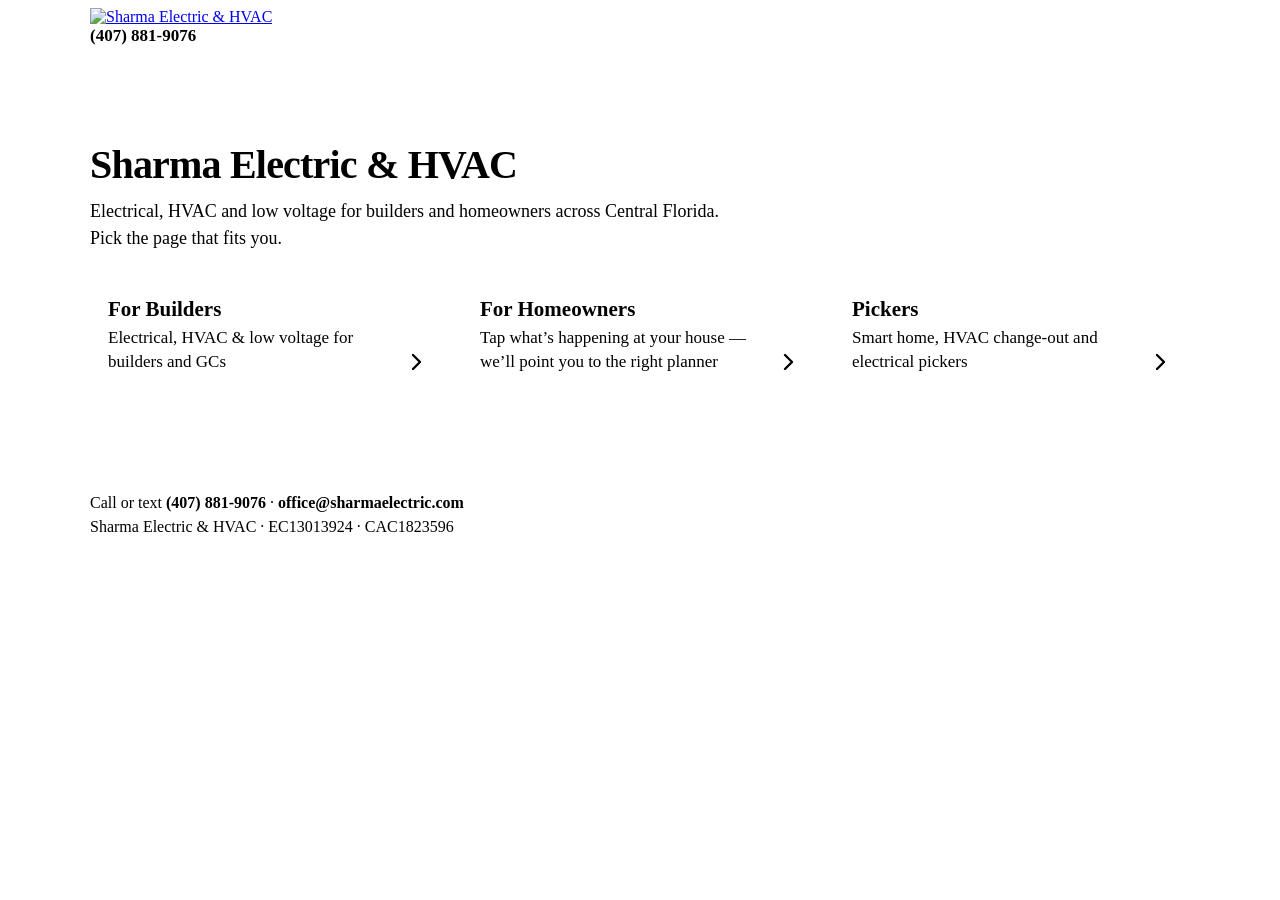
==== index.html @ ddccc392 "Customer app: one app, three links (For Builders / For Homeowners / Pickers) Lean app 7 of 7. Shell " ====
<!doctype html>
<html lang="en" class="sk" data-scheme="light">
<head>
<meta charset="utf-8"/>
<meta name="viewport" content="width=device-width, initial-scale=1, viewport-fit=cover"/>
<meta name="color-scheme" content="light"/>
<meta name="theme-color" content="#264387">
<meta name="description" content="Sharma Electric & HVAC — electrical, HVAC and low voltage in Central Florida. Pages for builders and homeowners, and the smart home, HVAC and electrical pickers."/>
<script>(function(){try{if(localStorage.getItem("sk-scheme")==="dark"){var d=document.documentElement;d.setAttribute("data-scheme","dark");var m=document.querySelector('meta[name="theme-color"]');if(m)m.content=d.getAttribute("data-theme")==="track"?"#1C1C1E":"#1a2f61"}}catch(e){}})()</script>
<title>Sharma Electric &amp; HVAC</title>
<link rel="manifest" href="manifest.webmanifest">
<link rel="apple-touch-icon" href="https://sharma-kit.sharma-crew.workers.dev/assets/apple-touch-icon.png">
<link rel="icon" type="image/png" sizes="32x32" href="https://sharma-kit.sharma-crew.workers.dev/assets/favicon-32.png">
<link rel="stylesheet" href="https://sharma-kit.sharma-crew.workers.dev/sharma-kit.css">
<link rel="stylesheet" href="shell.css">
<link rel="stylesheet" href="macos.css">
<script src="https://sharma-kit.sharma-crew.workers.dev/sharma-kit.js" defer></script>
</head>
<body class="sk">
<header class="sk-header">
  <div class="sk-header__bar">
    <div class="sk-header__lead"><a class="sk-header__logo" href="./"><img src="https://sharma-kit.sharma-crew.workers.dev/assets/logo-white-header.png" alt="Sharma Electric &amp; HVAC" width="103" height="20"></a></div>
    <div class="sk-header__trail"><a class="cx-phone" href="tel:+14078819076">(407) 881-9076</a></div>
  </div>
</header>
<main class="cx-main">
  <h1 class="cx-h1">Sharma Electric &amp; HVAC</h1>
  <p class="cx-intro">Electrical, HVAC and low voltage for builders and homeowners across Central Florida. Pick the page that fits you.</p>
  <nav class="cx-cards" aria-label="Sharma Electric &amp; HVAC">
    <a class="cx-card" href="builders/">
      <span class="cx-card__body">
        <span class="cx-card__title">For Builders</span>
        <span class="cx-card__detail">Electrical, HVAC &amp; low voltage for builders and GCs</span>
      </span>
      <svg class="cx-card__chev" viewBox="0 0 24 24" aria-hidden="true"><path d="M9 5l7 7-7 7" fill="none" stroke="currentColor" stroke-width="2.4" stroke-linecap="round" stroke-linejoin="round"/></svg>
    </a>
    <a class="cx-card" href="homeowners/">
      <span class="cx-card__body">
        <span class="cx-card__title">For Homeowners</span>
        <span class="cx-card__detail">Tap what&rsquo;s happening at your house &mdash; we&rsquo;ll point you to the right planner</span>
      </span>
      <svg class="cx-card__chev" viewBox="0 0 24 24" aria-hidden="true"><path d="M9 5l7 7-7 7" fill="none" stroke="currentColor" stroke-width="2.4" stroke-linecap="round" stroke-linejoin="round"/></svg>
    </a>
    <a class="cx-card" href="pickers/">
      <span class="cx-card__body">
        <span class="cx-card__title">Pickers</span>
        <span class="cx-card__detail">Smart home, HVAC change-out and electrical pickers</span>
      </span>
      <svg class="cx-card__chev" viewBox="0 0 24 24" aria-hidden="true"><path d="M9 5l7 7-7 7" fill="none" stroke="currentColor" stroke-width="2.4" stroke-linecap="round" stroke-linejoin="round"/></svg>
    </a>
  </nav>
  <footer class="sk-footer cx-footer">
    <p>Call or text <a href="tel:+14078819076">(407) 881-9076</a> &middot; <a href="mailto:office@sharmaelectric.com">office@sharmaelectric.com</a></p>
    <p>Sharma Electric &amp; HVAC &middot; EC13013924 &middot; CAC1823596</p>
    <div class="sk-appearance" id="cx-appearance"></div>
  </footer>
</main>
<script>
try{ if("serviceWorker" in navigator){ navigator.serviceWorker.register("sw.js", { scope: "/sharma-customer/" }); } }catch(e){}
window.addEventListener("DOMContentLoaded", function(){ try{ if(window.SK && SK.scheme && SK.scheme.mountToggle){ SK.scheme.mountToggle(document.getElementById("cx-appearance")); } }catch(e){} });
</script>
</body>
</html>
---- shell.css ----
/* Sharma Customer app — shell styles (front door + Pickers section).
   Apple-style fleet language on the sharma-kit: light-always (dark only via
   the kit Appearance switch), navy #264387 / gold #F0A846, 18px minimum
   type, big tap targets, no emoji. Section apps keep their own styles. */
.cx-main{
  padding:calc(var(--sk-header-h,52px) + 28px) 18px 40px;
  max-width:680px;margin:0 auto;
}
.cx-h1{
  font-size:32px;line-height:1.15;font-weight:700;letter-spacing:-.02em;
  margin:0 0 10px;color:var(--sk-text);
}
.cx-intro{font-size:18px;line-height:1.5;color:var(--sk-text-2);margin:0 0 26px}
.cx-phone{
  font-size:17px;font-weight:700;color:var(--sk-brand);text-decoration:none;white-space:nowrap;
}
.cx-back{
  display:inline-flex;align-items:center;gap:2px;font-size:17px;font-weight:600;
  color:var(--sk-brand);text-decoration:none;min-height:44px;
}
.cx-back svg{width:20px;height:20px}
.cx-cards{display:flex;flex-direction:column;gap:14px}
.cx-card{
  display:flex;align-items:center;gap:14px;
  min-height:88px;padding:18px;
  background:var(--sk-surface,#fff);
  border:1px solid var(--sk-line);border-radius:16px;
  text-decoration:none;color:var(--sk-text);
  -webkit-tap-highlight-color:transparent;
}
.cx-card:active{background:var(--sk-fill-2)}
.cx-card__body{flex:1 1 auto;min-width:0}
.cx-card__title{display:block;font-size:21px;font-weight:700;line-height:1.25;color:var(--sk-text)}
.cx-card__detail{display:block;font-size:17px;line-height:1.4;color:var(--sk-text-2);margin-top:4px}
.cx-card__chev{flex:0 0 auto;width:24px;height:24px;color:var(--sk-gold)}
.cx-footer{font-size:16px}
.cx-footer a{color:var(--sk-brand);font-weight:600;text-decoration:none}
.cx-footer p{margin:6px 0}
---- macos.css ----
/* Sharma Customer app — macOS wide-screen look (Sanjay's fleet language).
   Presentation only, viewport >= 960px: the content widens to ~1100px and
   the three entry links sit side by side like Finder tiles. Below 960px
   nothing in this file applies — the phone look is unchanged. Colours come
   from kit variables only, so the Appearance switch keeps working. */
@media (min-width:960px){
  .sk-header__bar{max-width:1100px;margin:0 auto}
  .cx-main{max-width:1100px;padding-top:calc(var(--sk-header-h,52px) + 44px)}
  .cx-h1{font-size:40px}
  .cx-intro{max-width:640px}
  .cx-cards{flex-direction:row;gap:16px}
  .cx-card{flex:1 1 0;min-height:132px;align-items:flex-start}
  .cx-card__chev{align-self:center}
  .cx-footer{margin-top:48px}
  ::selection{background:rgba(38,67,135,.16)}
}
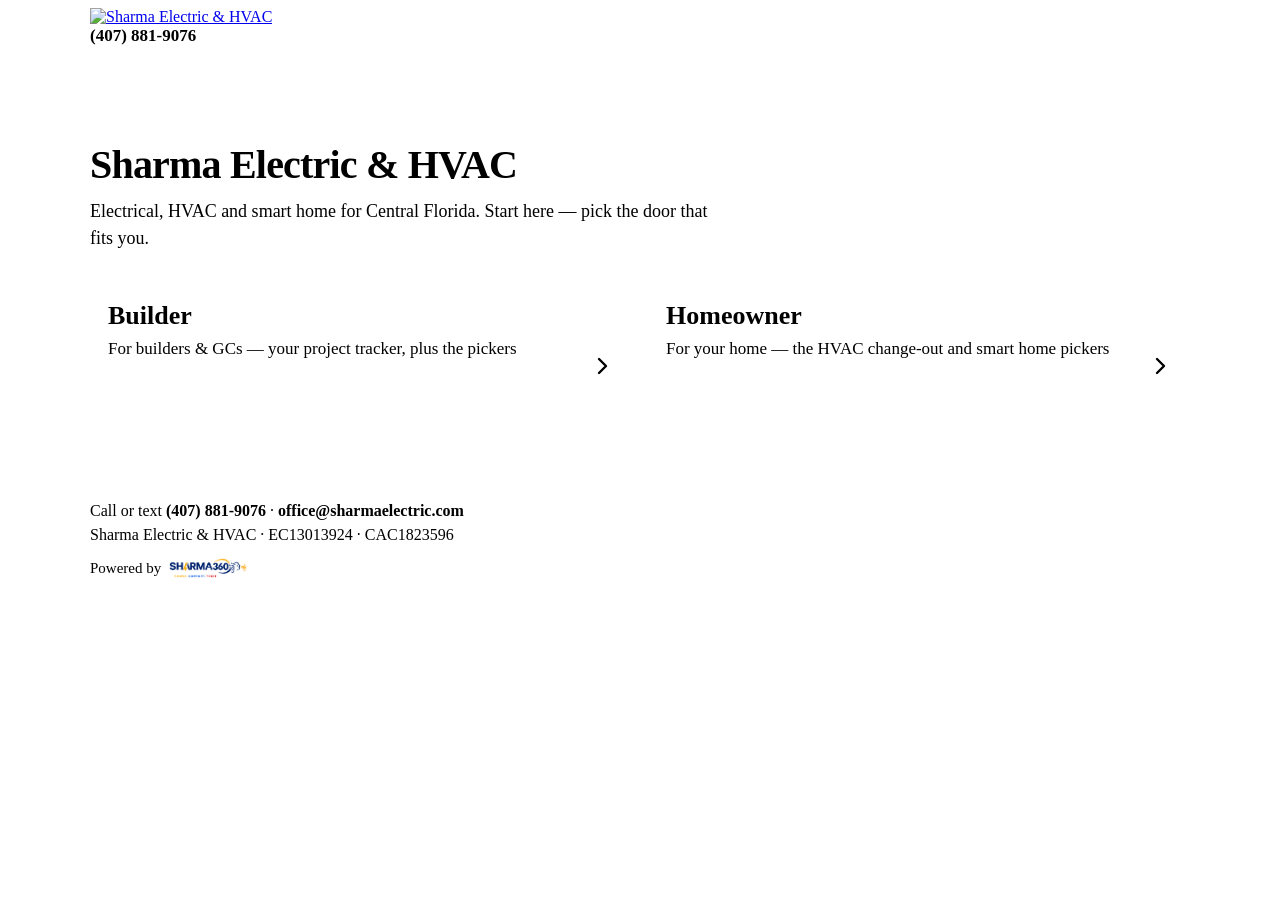
==== commit 7471b3e3: "Front door reshaped to Sanjay's customer-SHARMA360 spec: first screen is TWO big selections — Builde" ====
--- a/index.html
+++ b/index.html
@@ -24,40 +24,53 @@
   </div>
 </header>
 <main class="cx-main">
-  <h1 class="cx-h1">Sharma Electric &amp; HVAC</h1>
-  <p class="cx-intro">Electrical, HVAC and low voltage for builders and homeowners across Central Florida. Pick the page that fits you.</p>
-  <nav class="cx-cards" aria-label="Sharma Electric &amp; HVAC">
-    <a class="cx-card" href="builders/">
-      <span class="cx-card__body">
-        <span class="cx-card__title">For Builders</span>
-        <span class="cx-card__detail">Electrical, HVAC &amp; low voltage for builders and GCs</span>
-      </span>
-      <svg class="cx-card__chev" viewBox="0 0 24 24" aria-hidden="true"><path d="M9 5l7 7-7 7" fill="none" stroke="currentColor" stroke-width="2.4" stroke-linecap="round" stroke-linejoin="round"/></svg>
-    </a>
-    <a class="cx-card" href="homeowners/">
-      <span class="cx-card__body">
-        <span class="cx-card__title">For Homeowners</span>
-        <span class="cx-card__detail">Tap what&rsquo;s happening at your house &mdash; we&rsquo;ll point you to the right planner</span>
-      </span>
-      <svg class="cx-card__chev" viewBox="0 0 24 24" aria-hidden="true"><path d="M9 5l7 7-7 7" fill="none" stroke="currentColor" stroke-width="2.4" stroke-linecap="round" stroke-linejoin="round"/></svg>
-    </a>
-    <a class="cx-card" href="pickers/">
-      <span class="cx-card__body">
-        <span class="cx-card__title">Pickers</span>
-        <span class="cx-card__detail">Smart home, HVAC change-out and electrical pickers</span>
-      </span>
-      <svg class="cx-card__chev" viewBox="0 0 24 24" aria-hidden="true"><path d="M9 5l7 7-7 7" fill="none" stroke="currentColor" stroke-width="2.4" stroke-linecap="round" stroke-linejoin="round"/></svg>
-    </a>
-  </nav>
+  <section id="view-home">
+    <h1 class="cx-h1">Sharma Electric &amp; HVAC</h1>
+    <p class="cx-intro">Electrical, HVAC and smart home for Central Florida. Start here &mdash; pick the door that fits you.</p>
+    <nav class="cx-cards" aria-label="Choose builder or homeowner">
+      <a class="cx-card cx-card--big" href="#/builder"><span class="cx-card__body"><span class="cx-card__title">Builder</span><span class="cx-card__detail">For builders &amp; GCs &mdash; your project tracker, plus the pickers</span></span><svg class="cx-card__chev" viewBox="0 0 24 24" aria-hidden="true"><path d="M9 5l7 7-7 7" fill="none" stroke="currentColor" stroke-width="2.4" stroke-linecap="round" stroke-linejoin="round"/></svg></a>
+      <a class="cx-card cx-card--big" href="#/homeowner"><span class="cx-card__body"><span class="cx-card__title">Homeowner</span><span class="cx-card__detail">For your home &mdash; the HVAC change-out and smart home pickers</span></span><svg class="cx-card__chev" viewBox="0 0 24 24" aria-hidden="true"><path d="M9 5l7 7-7 7" fill="none" stroke="currentColor" stroke-width="2.4" stroke-linecap="round" stroke-linejoin="round"/></svg></a>
+    </nav>
+  </section>
+  <section id="view-homeowner" hidden>
+    <a class="cx-back" href="#/"><svg viewBox="0 0 24 24" aria-hidden="true"><path d="M15 5l-7 7 7 7" fill="none" stroke="currentColor" stroke-width="2.4" stroke-linecap="round" stroke-linejoin="round"/></svg>All options</a>
+    <h1 class="cx-h1">Homeowners</h1>
+    <p class="cx-intro">Plan it yourself, at your pace &mdash; your picks go straight to our office.</p>
+    <nav class="cx-cards" aria-label="Homeowner pickers">
+      <a class="cx-card" href="https://sharmaelechvac.github.io/sharma-hvac-picker/"><span class="cx-card__body"><span class="cx-card__title">HVAC Picker</span><span class="cx-card__detail">Plan your HVAC change-out &mdash; options for your home, sent to our office</span></span><svg class="cx-card__chev" viewBox="0 0 24 24" aria-hidden="true"><path d="M9 5l7 7-7 7" fill="none" stroke="currentColor" stroke-width="2.4" stroke-linecap="round" stroke-linejoin="round"/></svg></a>
+      <a class="cx-card" href="pickers/smart-home-picker/"><span class="cx-card__body"><span class="cx-card__title">Smart Home Picker</span><span class="cx-card__detail">Build your smart home &mdash; lighting, shades, sound and more, room by room</span></span><svg class="cx-card__chev" viewBox="0 0 24 24" aria-hidden="true"><path d="M9 5l7 7-7 7" fill="none" stroke="currentColor" stroke-width="2.4" stroke-linecap="round" stroke-linejoin="round"/></svg></a>
+    </nav>
+  </section>
+  <section id="view-builder" hidden>
+    <a class="cx-back" href="#/"><svg viewBox="0 0 24 24" aria-hidden="true"><path d="M15 5l-7 7 7 7" fill="none" stroke="currentColor" stroke-width="2.4" stroke-linecap="round" stroke-linejoin="round"/></svg>All options</a>
+    <h1 class="cx-h1">Builders</h1>
+    <p class="cx-intro">Your projects with Sharma &mdash; your tracker first, then the pickers.</p>
+    <nav class="cx-cards" aria-label="Builder links">
+      <a class="cx-card" href="https://sharmaelechvac.github.io/sharmatrack"><span class="cx-card__body"><span class="cx-card__title">SHARMATRACK</span><span class="cx-card__detail">Your project tracker &mdash; photos, schedule and inspections for your homes</span></span><svg class="cx-card__chev" viewBox="0 0 24 24" aria-hidden="true"><path d="M9 5l7 7-7 7" fill="none" stroke="currentColor" stroke-width="2.4" stroke-linecap="round" stroke-linejoin="round"/></svg></a>
+      <a class="cx-card" href="https://sharmaelechvac.github.io/sharma-hvac-picker/"><span class="cx-card__body"><span class="cx-card__title">HVAC Picker</span><span class="cx-card__detail">HVAC change-out options for your projects</span></span><svg class="cx-card__chev" viewBox="0 0 24 24" aria-hidden="true"><path d="M9 5l7 7-7 7" fill="none" stroke="currentColor" stroke-width="2.4" stroke-linecap="round" stroke-linejoin="round"/></svg></a>
+      <a class="cx-card" href="pickers/smart-home-picker/"><span class="cx-card__body"><span class="cx-card__title">Smart Home Picker</span><span class="cx-card__detail">Smart home options to offer your buyers</span></span><svg class="cx-card__chev" viewBox="0 0 24 24" aria-hidden="true"><path d="M9 5l7 7-7 7" fill="none" stroke="currentColor" stroke-width="2.4" stroke-linecap="round" stroke-linejoin="round"/></svg></a>
+    </nav>
+  </section>
   <footer class="sk-footer cx-footer">
     <p>Call or text <a href="tel:+14078819076">(407) 881-9076</a> &middot; <a href="mailto:office@sharmaelectric.com">office@sharmaelectric.com</a></p>
     <p>Sharma Electric &amp; HVAC &middot; EC13013924 &middot; CAC1823596</p>
+    <div class="cx-powered"><span>Powered by</span><img src="assets/sharma360-logo-clear.png" alt="SHARMA360"></div>
     <div class="sk-appearance" id="cx-appearance"></div>
   </footer>
 </main>
 <script>
 try{ if("serviceWorker" in navigator){ navigator.serviceWorker.register("sw.js", { scope: "/sharma-customer/" }); } }catch(e){}
 window.addEventListener("DOMContentLoaded", function(){ try{ if(window.SK && SK.scheme && SK.scheme.mountToggle){ SK.scheme.mountToggle(document.getElementById("cx-appearance")); } }catch(e){} });
+(function(){
+  var views = { "": "view-home", "/": "view-home", "/builder": "view-builder", "/homeowner": "view-homeowner" };
+  function show(){
+    var id = views[location.hash.replace(/^#/, "")] || "view-home";
+    ["view-home", "view-builder", "view-homeowner"].forEach(function(v){ document.getElementById(v).hidden = (v !== id); });
+    window.scrollTo(0, 0);
+  }
+  window.addEventListener("hashchange", show);
+  show();
+})();
 </script>
 </body>
 </html>
--- a/shell.css
+++ b/shell.css
@@ -36,3 +36,8 @@
 .cx-footer{font-size:16px}
 .cx-footer a{color:var(--sk-brand);font-weight:600;text-decoration:none}
 .cx-footer p{margin:6px 0}
+.cx-card--big{min-height:116px;padding:22px 18px}
+.cx-card--big .cx-card__title{font-size:26px}
+.cx-powered{display:flex;align-items:center;gap:8px;margin-top:14px;color:var(--sk-text-2);font-size:15px}
+.cx-powered img{height:20px;width:auto;display:block}
+section[hidden]{display:none}
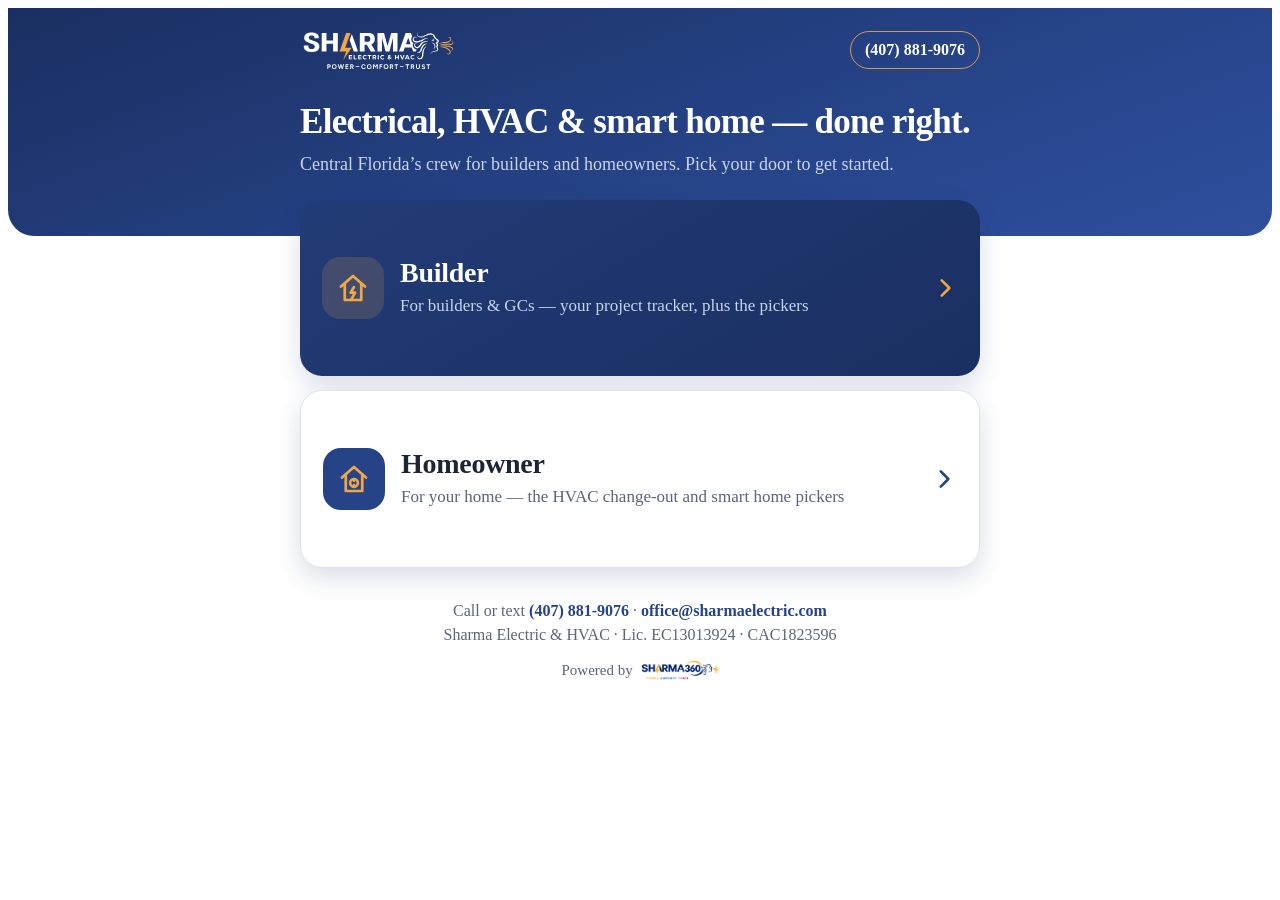
==== commit c36d78cd: "Front door REDESIGN (Sanjay, on seeing v1: 'Refine' / 'This is dinosaur') — new structure, not a rec" ====
--- a/index.html
+++ b/index.html
@@ -5,7 +5,7 @@
 <meta name="viewport" content="width=device-width, initial-scale=1, viewport-fit=cover"/>
 <meta name="color-scheme" content="light"/>
 <meta name="theme-color" content="#264387">
-<meta name="description" content="Sharma Electric & HVAC — electrical, HVAC and low voltage in Central Florida. Pages for builders and homeowners, and the smart home, HVAC and electrical pickers."/>
+<meta name="description" content="Sharma Electric &amp; HVAC — one door for builders and homeowners: project trackers, the HVAC change-out picker and the smart home picker.">
 <script>(function(){try{if(localStorage.getItem("sk-scheme")==="dark"){var d=document.documentElement;d.setAttribute("data-scheme","dark");var m=document.querySelector('meta[name="theme-color"]');if(m)m.content=d.getAttribute("data-theme")==="track"?"#1C1C1E":"#1a2f61"}}catch(e){}})()</script>
 <title>Sharma Electric &amp; HVAC</title>
 <link rel="manifest" href="manifest.webmanifest">
@@ -15,46 +15,124 @@
 <link rel="stylesheet" href="shell.css">
 <link rel="stylesheet" href="macos.css">
 <script src="https://sharma-kit.sharma-crew.workers.dev/sharma-kit.js" defer></script>
+<style>
+.cx2-hero{background:linear-gradient(160deg,#1a2f61 0%,#264387 58%,#2f4f9e 100%);color:#fff;padding:20px 20px 58px;border-radius:0 0 26px 26px}
+.cx2-herotop{display:flex;align-items:center;justify-content:space-between;gap:14px;max-width:680px;margin:0 auto}
+.cx2-logo{height:44px;width:auto;display:block}
+.cx2-call{flex:0 0 auto;font-size:16px;font-weight:700;color:#fff;text-decoration:none;border:1.5px solid rgba(240,168,70,.85);padding:9px 14px;border-radius:999px;white-space:nowrap}
+.cx2-call:active{background:rgba(240,168,70,.18)}
+.cx2-herotext{max-width:680px;margin:30px auto 0}
+.cx2-h1{font-size:35px;line-height:1.12;font-weight:800;letter-spacing:-.02em;margin:0 0 10px;color:#fff}
+.cx2-sub{font-size:18px;line-height:1.5;color:#c9d5f2;margin:0}
+.cx2-hero--slim{padding-bottom:22px}
+.cx2-hero--slim .cx2-herotext{display:none}
+.cx2-main{max-width:680px;margin:0 auto;padding:0 18px 40px}
+.cx2-tiles{display:flex;flex-direction:column;gap:14px;margin-top:-36px}
+.cx2-tile{display:flex;align-items:center;gap:16px;min-height:132px;padding:22px;border-radius:22px;text-decoration:none;-webkit-tap-highlight-color:transparent;box-shadow:0 10px 26px rgba(26,47,97,.16)}
+.cx2-tile__icon{flex:0 0 auto;width:62px;height:62px;border-radius:18px;display:flex;align-items:center;justify-content:center}
+.cx2-tile__icon svg{width:36px;height:36px}
+.cx2-tile__body{flex:1 1 auto;min-width:0}
+.cx2-tile__title{display:block;font-size:28px;font-weight:800;line-height:1.15;letter-spacing:-.01em}
+.cx2-tile__detail{display:block;font-size:17px;line-height:1.45;margin-top:5px}
+.cx2-tile__chev{flex:0 0 auto;width:26px;height:26px}
+.cx2-tile--builder{background:linear-gradient(150deg,#223c77,#1a2f61);color:#fff}
+.cx2-tile--builder .cx2-tile__icon{background:rgba(240,168,70,.16);color:#F0A846}
+.cx2-tile--builder .cx2-tile__detail{color:#c9d5f2}
+.cx2-tile--builder .cx2-tile__chev{color:#F0A846}
+.cx2-tile--homeowner{background:#fff;color:#1d2433;border:1px solid #dfe4ee}
+.cx2-tile--homeowner .cx2-tile__icon{background:#264387;color:#F0A846}
+.cx2-tile--homeowner .cx2-tile__detail{color:#5b6478}
+.cx2-tile--homeowner .cx2-tile__chev{color:#264387}
+.cx2-tile:active{transform:scale(.99)}
+.cx2-back{display:inline-flex;align-items:center;gap:2px;font-size:17px;font-weight:600;color:#264387;text-decoration:none;min-height:44px;margin-top:14px}
+.cx2-back svg{width:20px;height:20px}
+.cx2-h2{font-size:30px;font-weight:800;letter-spacing:-.02em;margin:6px 0 8px;color:#1d2433}
+.cx2-intro{font-size:18px;line-height:1.5;color:#5b6478;margin:0 0 22px}
+.cx2-rows{display:flex;flex-direction:column;gap:12px}
+.cx2-row{display:flex;align-items:center;gap:14px;min-height:92px;padding:16px 18px;background:#fff;border:1px solid #dfe4ee;border-radius:18px;text-decoration:none;color:#1d2433;box-shadow:0 4px 14px rgba(26,47,97,.06);-webkit-tap-highlight-color:transparent}
+.cx2-row:active{background:#f4f6fb}
+.cx2-row__icon{flex:0 0 auto;width:50px;height:50px;border-radius:14px;background:#264387;color:#F0A846;display:flex;align-items:center;justify-content:center}
+.cx2-row__icon svg{width:29px;height:29px}
+.cx2-row__body{flex:1 1 auto;min-width:0}
+.cx2-row__title{display:block;font-size:21px;font-weight:700;line-height:1.25}
+.cx2-row__detail{display:block;font-size:16.5px;line-height:1.4;color:#5b6478;margin-top:3px}
+.cx2-row__chev{flex:0 0 auto;width:24px;height:24px;color:#264387}
+.cx2-footer{margin-top:34px;text-align:center;font-size:16px;color:#5b6478}
+.cx2-footer a{color:#264387;font-weight:600;text-decoration:none}
+.cx2-footer p{margin:6px 0}
+.cx2-powered{display:flex;align-items:center;justify-content:center;gap:8px;margin-top:16px;font-size:15px;color:#5b6478}
+section[hidden]{display:none}
+</style>
 </head>
 <body class="sk">
-<header class="sk-header">
-  <div class="sk-header__bar">
-    <div class="sk-header__lead"><a class="sk-header__logo" href="./"><img src="https://sharma-kit.sharma-crew.workers.dev/assets/logo-white-header.png" alt="Sharma Electric &amp; HVAC" width="103" height="20"></a></div>
-    <div class="sk-header__trail"><a class="cx-phone" href="tel:+14078819076">(407) 881-9076</a></div>
+<div class="cx2-hero" id="cx2Hero">
+  <div class="cx2-herotop">
+    <img class="cx2-logo" src="assets/logo-white.svg" alt="Sharma Electric &amp; HVAC">
+    <a class="cx2-call" href="tel:+14078819076">(407) 881-9076</a>
   </div>
-</header>
-<main class="cx-main">
+  <div class="cx2-herotext" id="cx2HeroText">
+    <h1 class="cx2-h1">Electrical, HVAC &amp; smart home &mdash; done right.</h1>
+    <p class="cx2-sub">Central Florida&rsquo;s crew for builders and homeowners. Pick your door to get started.</p>
+  </div>
+</div>
+<main class="cx2-main">
   <section id="view-home">
-    <h1 class="cx-h1">Sharma Electric &amp; HVAC</h1>
-    <p class="cx-intro">Electrical, HVAC and smart home for Central Florida. Start here &mdash; pick the door that fits you.</p>
-    <nav class="cx-cards" aria-label="Choose builder or homeowner">
-      <a class="cx-card cx-card--big" href="#/builder"><span class="cx-card__body"><span class="cx-card__title">Builder</span><span class="cx-card__detail">For builders &amp; GCs &mdash; your project tracker, plus the pickers</span></span><svg class="cx-card__chev" viewBox="0 0 24 24" aria-hidden="true"><path d="M9 5l7 7-7 7" fill="none" stroke="currentColor" stroke-width="2.4" stroke-linecap="round" stroke-linejoin="round"/></svg></a>
-      <a class="cx-card cx-card--big" href="#/homeowner"><span class="cx-card__body"><span class="cx-card__title">Homeowner</span><span class="cx-card__detail">For your home &mdash; the HVAC change-out and smart home pickers</span></span><svg class="cx-card__chev" viewBox="0 0 24 24" aria-hidden="true"><path d="M9 5l7 7-7 7" fill="none" stroke="currentColor" stroke-width="2.4" stroke-linecap="round" stroke-linejoin="round"/></svg></a>
+    <nav class="cx2-tiles" aria-label="Choose builder or homeowner">
+      <a class="cx2-tile cx2-tile--builder" href="#/builder">
+        <span class="cx2-tile__icon"><svg viewBox="0 0 24 24" fill="none" stroke="currentColor" stroke-width="1.8" stroke-linecap="round" stroke-linejoin="round"><path d="M4 11l8-7 8 7"/><path d="M6.5 9.3V20h11V9.3"/><path d="M12.6 11.5l-2.2 3.6h3l-2.2 3.9"/></svg></span>
+        <span class="cx2-tile__body"><span class="cx2-tile__title">Builder</span><span class="cx2-tile__detail">For builders &amp; GCs &mdash; your project tracker, plus the pickers</span></span>
+        <svg class="cx2-tile__chev" viewBox="0 0 24 24" aria-hidden="true"><path d="M9 5l7 7-7 7" fill="none" stroke="currentColor" stroke-width="2.4" stroke-linecap="round" stroke-linejoin="round"/></svg>
+      </a>
+      <a class="cx2-tile cx2-tile--homeowner" href="#/homeowner">
+        <span class="cx2-tile__icon"><svg viewBox="0 0 24 24" fill="none" stroke="currentColor" stroke-width="1.8" stroke-linecap="round" stroke-linejoin="round"><path d="M4 11l8-7 8 7"/><path d="M6.5 9.3V20h11V9.3"/><circle cx="12" cy="14.6" r="2.6"/><path d="M12 12v1.2M12 16v1.2"/></svg></span>
+        <span class="cx2-tile__body"><span class="cx2-tile__title">Homeowner</span><span class="cx2-tile__detail">For your home &mdash; the HVAC change-out and smart home pickers</span></span>
+        <svg class="cx2-tile__chev" viewBox="0 0 24 24" aria-hidden="true"><path d="M9 5l7 7-7 7" fill="none" stroke="currentColor" stroke-width="2.4" stroke-linecap="round" stroke-linejoin="round"/></svg>
+      </a>
     </nav>
   </section>
   <section id="view-homeowner" hidden>
-    <a class="cx-back" href="#/"><svg viewBox="0 0 24 24" aria-hidden="true"><path d="M15 5l-7 7 7 7" fill="none" stroke="currentColor" stroke-width="2.4" stroke-linecap="round" stroke-linejoin="round"/></svg>All options</a>
-    <h1 class="cx-h1">Homeowners</h1>
-    <p class="cx-intro">Plan it yourself, at your pace &mdash; your picks go straight to our office.</p>
-    <nav class="cx-cards" aria-label="Homeowner pickers">
-      <a class="cx-card" href="https://sharmaelechvac.github.io/sharma-hvac-picker/"><span class="cx-card__body"><span class="cx-card__title">HVAC Picker</span><span class="cx-card__detail">Plan your HVAC change-out &mdash; options for your home, sent to our office</span></span><svg class="cx-card__chev" viewBox="0 0 24 24" aria-hidden="true"><path d="M9 5l7 7-7 7" fill="none" stroke="currentColor" stroke-width="2.4" stroke-linecap="round" stroke-linejoin="round"/></svg></a>
-      <a class="cx-card" href="pickers/smart-home-picker/"><span class="cx-card__body"><span class="cx-card__title">Smart Home Picker</span><span class="cx-card__detail">Build your smart home &mdash; lighting, shades, sound and more, room by room</span></span><svg class="cx-card__chev" viewBox="0 0 24 24" aria-hidden="true"><path d="M9 5l7 7-7 7" fill="none" stroke="currentColor" stroke-width="2.4" stroke-linecap="round" stroke-linejoin="round"/></svg></a>
+    <a class="cx2-back" href="#/"><svg viewBox="0 0 24 24" aria-hidden="true"><path d="M15 5l-7 7 7 7" fill="none" stroke="currentColor" stroke-width="2.4" stroke-linecap="round" stroke-linejoin="round"/></svg>All options</a>
+    <h2 class="cx2-h2">Homeowners</h2>
+    <p class="cx2-intro">Plan it yourself, at your pace &mdash; your picks go straight to our office.</p>
+    <nav class="cx2-rows" aria-label="Homeowner pickers">
+      <a class="cx2-row" href="https://sharmaelechvac.github.io/sharma-hvac-picker/">
+        <span class="cx2-row__icon"><svg viewBox="0 0 24 24" fill="none" stroke="currentColor" stroke-width="1.8" stroke-linecap="round"><circle cx="12" cy="12" r="1.8"/><path d="M12 10.2c.2-2.4 1.2-4 3-4.4.5 1.8-.6 3.6-3 4.4zM13.6 13c2.4-.3 4.2.3 5 1.9-1.6 1-3.8.4-5-1.9zM10.4 13c-2.4-.3-4.2.3-5 1.9 1.6 1 3.8.4 5-1.9z"/></svg></span>
+        <span class="cx2-row__body"><span class="cx2-row__title">HVAC Picker</span><span class="cx2-row__detail">Plan your HVAC change-out &mdash; options for your home, sent to our office</span></span>
+        <svg class="cx2-row__chev" viewBox="0 0 24 24" aria-hidden="true"><path d="M9 5l7 7-7 7" fill="none" stroke="currentColor" stroke-width="2.4" stroke-linecap="round" stroke-linejoin="round"/></svg>
+      </a>
+      <a class="cx2-row" href="pickers/smart-home-picker/">
+        <span class="cx2-row__icon"><svg viewBox="0 0 24 24" fill="none" stroke="currentColor" stroke-width="1.8" stroke-linecap="round" stroke-linejoin="round"><path d="M4 11l8-7 8 7"/><path d="M6.5 9.3V20h11V9.3"/><path d="M9.2 13.4a4.2 4.2 0 0 1 5.6 0M10.6 15.8a2.2 2.2 0 0 1 2.8 0"/><circle cx="12" cy="18" r=".6" fill="currentColor"/></svg></span>
+        <span class="cx2-row__body"><span class="cx2-row__title">Smart Home Picker</span><span class="cx2-row__detail">Build your smart home &mdash; lighting, shades, sound and more, room by room</span></span>
+        <svg class="cx2-row__chev" viewBox="0 0 24 24" aria-hidden="true"><path d="M9 5l7 7-7 7" fill="none" stroke="currentColor" stroke-width="2.4" stroke-linecap="round" stroke-linejoin="round"/></svg>
+      </a>
     </nav>
   </section>
   <section id="view-builder" hidden>
-    <a class="cx-back" href="#/"><svg viewBox="0 0 24 24" aria-hidden="true"><path d="M15 5l-7 7 7 7" fill="none" stroke="currentColor" stroke-width="2.4" stroke-linecap="round" stroke-linejoin="round"/></svg>All options</a>
-    <h1 class="cx-h1">Builders</h1>
-    <p class="cx-intro">Your projects with Sharma &mdash; your tracker first, then the pickers.</p>
-    <nav class="cx-cards" aria-label="Builder links">
-      <a class="cx-card" href="https://sharmaelechvac.github.io/sharmatrack"><span class="cx-card__body"><span class="cx-card__title">SHARMATRACK</span><span class="cx-card__detail">Your project tracker &mdash; photos, schedule and inspections for your homes</span></span><svg class="cx-card__chev" viewBox="0 0 24 24" aria-hidden="true"><path d="M9 5l7 7-7 7" fill="none" stroke="currentColor" stroke-width="2.4" stroke-linecap="round" stroke-linejoin="round"/></svg></a>
-      <a class="cx-card" href="https://sharmaelechvac.github.io/sharma-hvac-picker/"><span class="cx-card__body"><span class="cx-card__title">HVAC Picker</span><span class="cx-card__detail">HVAC change-out options for your projects</span></span><svg class="cx-card__chev" viewBox="0 0 24 24" aria-hidden="true"><path d="M9 5l7 7-7 7" fill="none" stroke="currentColor" stroke-width="2.4" stroke-linecap="round" stroke-linejoin="round"/></svg></a>
-      <a class="cx-card" href="pickers/smart-home-picker/"><span class="cx-card__body"><span class="cx-card__title">Smart Home Picker</span><span class="cx-card__detail">Smart home options to offer your buyers</span></span><svg class="cx-card__chev" viewBox="0 0 24 24" aria-hidden="true"><path d="M9 5l7 7-7 7" fill="none" stroke="currentColor" stroke-width="2.4" stroke-linecap="round" stroke-linejoin="round"/></svg></a>
+    <a class="cx2-back" href="#/"><svg viewBox="0 0 24 24" aria-hidden="true"><path d="M15 5l-7 7 7 7" fill="none" stroke="currentColor" stroke-width="2.4" stroke-linecap="round" stroke-linejoin="round"/></svg>All options</a>
+    <h2 class="cx2-h2">Builders</h2>
+    <p class="cx2-intro">Your projects with Sharma &mdash; your tracker first, then the pickers.</p>
+    <nav class="cx2-rows" aria-label="Builder links">
+      <a class="cx2-row" href="https://sharmaelechvac.github.io/sharmatrack">
+        <span class="cx2-row__icon"><svg viewBox="0 0 24 24" fill="none" stroke="currentColor" stroke-width="1.8" stroke-linecap="round" stroke-linejoin="round"><rect x="5" y="4.5" width="14" height="16" rx="2"/><path d="M9 4.5a3 3 0 0 1 6 0"/><path d="M8.8 12l2.2 2.2 4.2-4.4"/></svg></span>
+        <span class="cx2-row__body"><span class="cx2-row__title">SHARMATRACK</span><span class="cx2-row__detail">Your project tracker &mdash; photos, schedule and inspections for your homes</span></span>
+        <svg class="cx2-row__chev" viewBox="0 0 24 24" aria-hidden="true"><path d="M9 5l7 7-7 7" fill="none" stroke="currentColor" stroke-width="2.4" stroke-linecap="round" stroke-linejoin="round"/></svg>
+      </a>
+      <a class="cx2-row" href="https://sharmaelechvac.github.io/sharma-hvac-picker/">
+        <span class="cx2-row__icon"><svg viewBox="0 0 24 24" fill="none" stroke="currentColor" stroke-width="1.8" stroke-linecap="round"><circle cx="12" cy="12" r="1.8"/><path d="M12 10.2c.2-2.4 1.2-4 3-4.4.5 1.8-.6 3.6-3 4.4zM13.6 13c2.4-.3 4.2.3 5 1.9-1.6 1-3.8.4-5-1.9zM10.4 13c-2.4-.3-4.2.3-5 1.9 1.6 1 3.8.4 5-1.9z"/></svg></span>
+        <span class="cx2-row__body"><span class="cx2-row__title">HVAC Picker</span><span class="cx2-row__detail">HVAC change-out options for your projects</span></span>
+        <svg class="cx2-row__chev" viewBox="0 0 24 24" aria-hidden="true"><path d="M9 5l7 7-7 7" fill="none" stroke="currentColor" stroke-width="2.4" stroke-linecap="round" stroke-linejoin="round"/></svg>
+      </a>
+      <a class="cx2-row" href="pickers/smart-home-picker/">
+        <span class="cx2-row__icon"><svg viewBox="0 0 24 24" fill="none" stroke="currentColor" stroke-width="1.8" stroke-linecap="round" stroke-linejoin="round"><path d="M4 11l8-7 8 7"/><path d="M6.5 9.3V20h11V9.3"/><path d="M9.2 13.4a4.2 4.2 0 0 1 5.6 0M10.6 15.8a2.2 2.2 0 0 1 2.8 0"/><circle cx="12" cy="18" r=".6" fill="currentColor"/></svg></span>
+        <span class="cx2-row__body"><span class="cx2-row__title">Smart Home Picker</span><span class="cx2-row__detail">Smart home options to offer your buyers</span></span>
+        <svg class="cx2-row__chev" viewBox="0 0 24 24" aria-hidden="true"><path d="M9 5l7 7-7 7" fill="none" stroke="currentColor" stroke-width="2.4" stroke-linecap="round" stroke-linejoin="round"/></svg>
+      </a>
     </nav>
   </section>
-  <footer class="sk-footer cx-footer">
+  <footer class="cx2-footer">
     <p>Call or text <a href="tel:+14078819076">(407) 881-9076</a> &middot; <a href="mailto:office@sharmaelectric.com">office@sharmaelectric.com</a></p>
-    <p>Sharma Electric &amp; HVAC &middot; EC13013924 &middot; CAC1823596</p>
-    <div class="cx-powered"><span>Powered by</span><img src="assets/sharma360-logo-clear.png" alt="SHARMA360"></div>
+    <p>Sharma Electric &amp; HVAC &middot; Lic. EC13013924 &middot; CAC1823596</p>
+    <div class="cx2-powered"><span>Powered by</span><img src="assets/sharma360-logo-clear.png" alt="SHARMA360" style="height:20px;width:auto;display:block"></div>
     <div class="sk-appearance" id="cx-appearance"></div>
   </footer>
 </main>
@@ -66,6 +144,7 @@
   function show(){
     var id = views[location.hash.replace(/^#/, "")] || "view-home";
     ["view-home", "view-builder", "view-homeowner"].forEach(function(v){ document.getElementById(v).hidden = (v !== id); });
+    document.getElementById("cx2Hero").classList.toggle("cx2-hero--slim", id !== "view-home");
     window.scrollTo(0, 0);
   }
   window.addEventListener("hashchange", show);
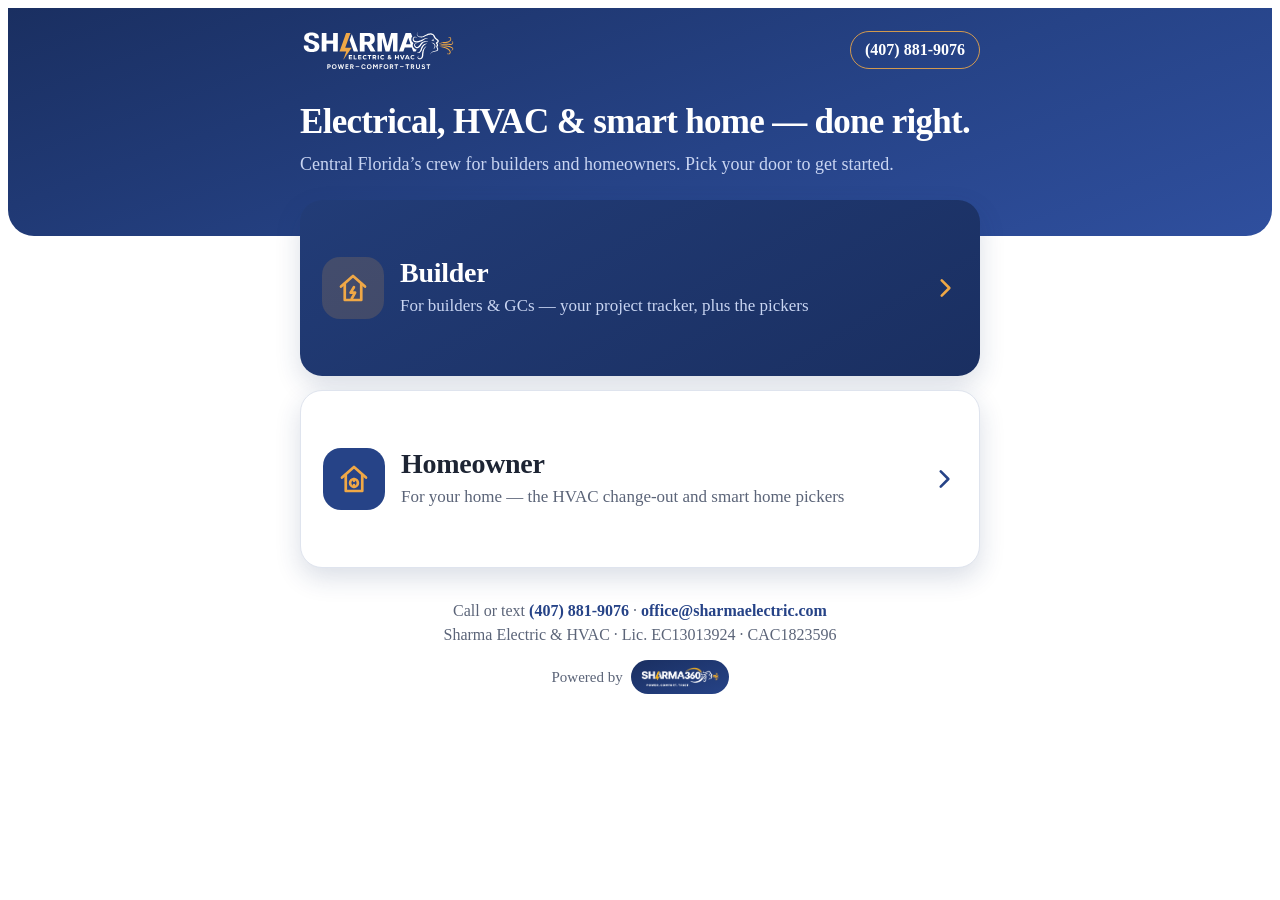
==== commit db20479f: "Powered-by mark goes navy per Sanjay's sweep ('Remove that one from all apps and replace with the ot" ====
--- a/index.html
+++ b/index.html
@@ -132,7 +132,7 @@
   <footer class="cx2-footer">
     <p>Call or text <a href="tel:+14078819076">(407) 881-9076</a> &middot; <a href="mailto:office@sharmaelectric.com">office@sharmaelectric.com</a></p>
     <p>Sharma Electric &amp; HVAC &middot; Lic. EC13013924 &middot; CAC1823596</p>
-    <div class="cx2-powered"><span>Powered by</span><img src="assets/sharma360-logo-clear.png" alt="SHARMA360" style="height:20px;width:auto;display:block"></div>
+    <div class="cx2-powered"><span>Powered by</span><img src="assets/sharma360-logo-reversed.png" alt="SHARMA360" style="height:20px;width:auto;display:block;background:linear-gradient(160deg,#1a2f61,#264387);padding:7px 10px;border-radius:999px;box-sizing:content-box"></div>
     <div class="sk-appearance" id="cx-appearance"></div>
   </footer>
 </main>
